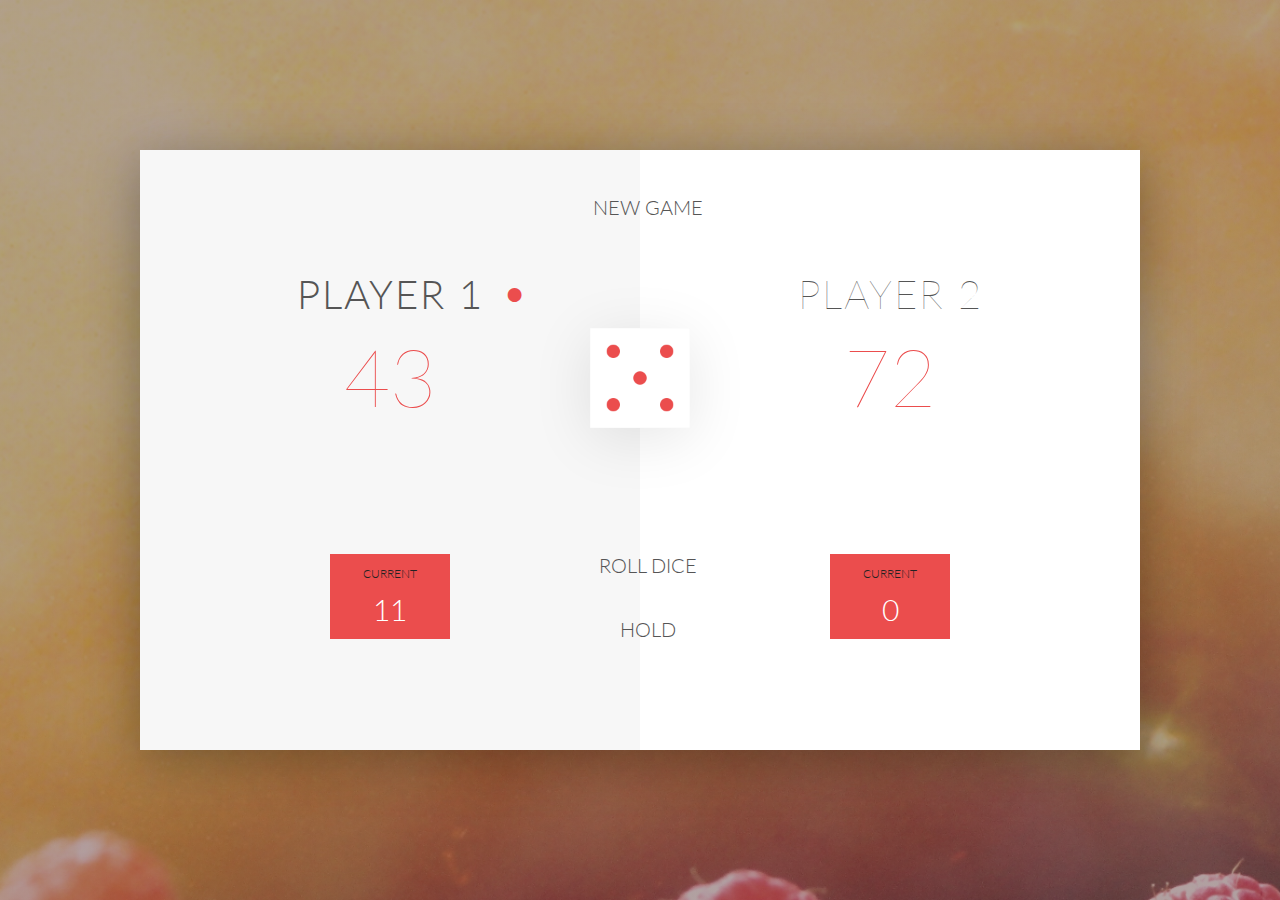
==== JavaScript Course/Pig Game/index.html @ c64a7ffb "Pig Game Starter" ====
<!DOCTYPE html>
<html lang="en">
    <head>
        <meta charset="UTF-8">
        <link href="https://fonts.googleapis.com/css?family=Lato:100,300,600" rel="stylesheet" type="text/css">
        <link href="http://code.ionicframework.com/ionicons/2.0.1/css/ionicons.min.css" rel="stylesheet" type="text/css">
        <link type="text/css" rel="stylesheet" href="style.css">
        
        <title>Pig Game</title>
    </head>

    <body>
        <div class="wrapper clearfix">
            <div class="player-0-panel active">
                <div class="player-name" id="name-0">Player 1</div>
                <div class="player-score" id="score-0">43</div>
                <div class="player-current-box">
                    <div class="player-current-label">Current</div>
                    <div class="player-current-score" id="current-0">11</div>
                </div>
            </div>
            
            <div class="player-1-panel">
                <div class="player-name" id="name-1">Player 2</div>
                <div class="player-score" id="score-1">72</div>
                <div class="player-current-box">
                    <div class="player-current-label">Current</div>
                    <div class="player-current-score" id="current-1">0</div>
                </div>
            </div>
            
            <button class="btn-new"><i class="ion-ios-plus-outline"></i>New game</button>
            <button class="btn-roll"><i class="ion-ios-loop"></i>Roll dice</button>
            <button class="btn-hold"><i class="ion-ios-download-outline"></i>Hold</button>
            
            <img src="dice-5.png" alt="Dice" class="dice">
        </div>
        
        <script src="app.js"></script>
    </body>
</html>
---- JavaScript Course/Pig Game/style.css ----
/**********************************************
*** GENERAL
**********************************************/

* {
    margin: 0;
    padding: 0;
    box-sizing: border-box;
    
}

.clearfix::after {
    content: "";
    display: table;
    clear: both;
}

body {
    background-image: linear-gradient(rgba(62, 20, 20, 0.4), rgba(62, 20, 20, 0.4)), url(back.jpg);
    background-size: cover;
    background-position: center;
    font-family: Lato;
    font-weight: 300;
    position: relative;
    height: 100vh;
    color: #555;
}

.wrapper {
    width: 1000px;
    position: absolute;
    top: 50%;
    left: 50%;
    transform: translate(-50%, -50%);
    background-color: #fff;
    box-shadow: 0px 10px 50px rgba(0, 0, 0, 0.3);
    overflow: hidden;
}

.player-0-panel,
.player-1-panel {
    width: 50%;
    float: left;
    height: 600px;
    padding: 100px;
}



/**********************************************
*** PLAYERS
**********************************************/

.player-name {
    font-size: 40px;
    text-align: center;
    text-transform: uppercase;
    letter-spacing: 2px;
    font-weight: 100;
    margin-top: 20px;
    margin-bottom: 10px;
    position: relative;
}

.player-score {
    text-align: center;
    font-size: 80px;
    font-weight: 100;
    color: #EB4D4D;
    margin-bottom: 130px;
}

.active { background-color: #f7f7f7; }
.active .player-name { font-weight: 300; }

.active .player-name::after {
    content: "\2022";
    font-size: 47px;
    position: absolute;
    color: #EB4D4D;
    top: -7px;
    right: 10px;
    
}

.player-current-box {
    background-color: #EB4D4D;
    color: #fff;
    width: 40%;
    margin: 0 auto;
    padding: 12px;
    text-align: center;
}

.player-current-label {
    text-transform: uppercase;
    margin-bottom: 10px;
    font-size: 12px;
    color: #222;
}

.player-current-score {
    font-size: 30px;
}

button {
    position: absolute;
    width: 200px;
    left: 50%;
    transform: translateX(-50%);
    color: #555;
    background: none;
    border: none;
    font-family: Lato;
    font-size: 20px;
    text-transform: uppercase;
    cursor: pointer;
    font-weight: 300;
    transition: background-color 0.3s, color 0.3s;
}

button:hover { font-weight: 600; }
button:hover i { margin-right: 20px; }

button:focus {
    outline: none;
}

i {
    color: #EB4D4D;
    display: inline-block;
    margin-right: 15px;
    font-size: 32px;
    line-height: 1;
    vertical-align: text-top;
    margin-top: -4px;
    transition: margin 0.3s;
}

.btn-new { top: 45px;}
.btn-roll { top: 403px;}
.btn-hold { top: 467px;}

.dice {
    position: absolute;
    left: 50%;
    top: 178px;
    transform: translateX(-50%);
    height: 100px;
    box-shadow: 0px 10px 60px rgba(0, 0, 0, 0.10);
}

.winner { background-color: #f7f7f7; }
.winner .player-name { font-weight: 300; color: #EB4D4D; }
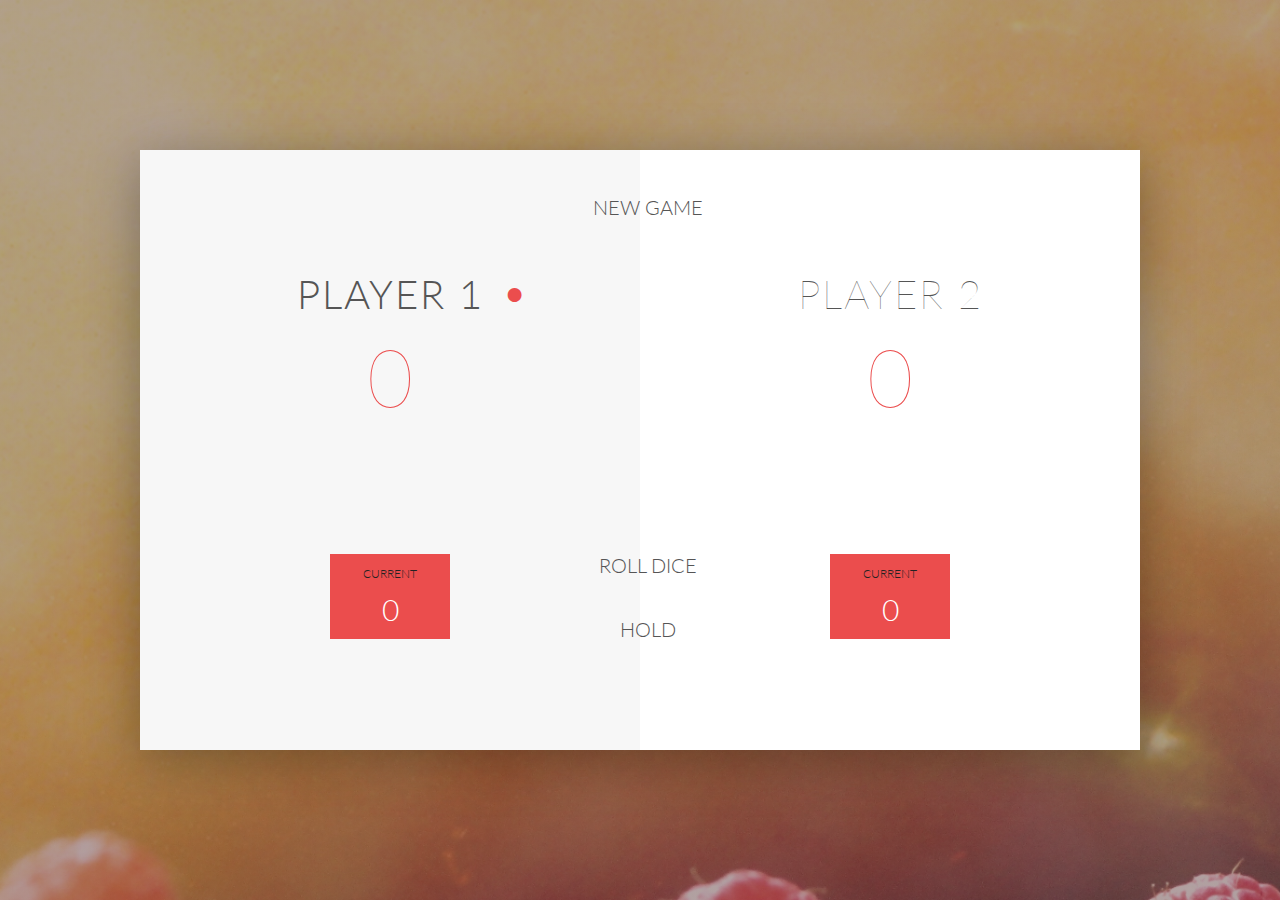
==== commit 41bb85fb: "Complete" ====
--- a/JavaScript Course/Pig Game/index.html
+++ b/JavaScript Course/Pig Game/index.html
@@ -1,41 +1,53 @@
 <!DOCTYPE html>
 <html lang="en">
-    <head>
-        <meta charset="UTF-8">
-        <link href="https://fonts.googleapis.com/css?family=Lato:100,300,600" rel="stylesheet" type="text/css">
-        <link href="http://code.ionicframework.com/ionicons/2.0.1/css/ionicons.min.css" rel="stylesheet" type="text/css">
-        <link type="text/css" rel="stylesheet" href="style.css">
-        
-        <title>Pig Game</title>
-    </head>
+  <head>
+    <meta charset="UTF-8" />
+    <link
+      href="https://fonts.googleapis.com/css?family=Lato:100,300,600"
+      rel="stylesheet"
+      type="text/css"
+    />
+    <link
+      href="http://code.ionicframework.com/ionicons/2.0.1/css/ionicons.min.css"
+      rel="stylesheet"
+      type="text/css"
+    />
+    <link type="text/css" rel="stylesheet" href="style.css" />
 
-    <body>
-        <div class="wrapper clearfix">
-            <div class="player-0-panel active">
-                <div class="player-name" id="name-0">Player 1</div>
-                <div class="player-score" id="score-0">43</div>
-                <div class="player-current-box">
-                    <div class="player-current-label">Current</div>
-                    <div class="player-current-score" id="current-0">11</div>
-                </div>
-            </div>
-            
-            <div class="player-1-panel">
-                <div class="player-name" id="name-1">Player 2</div>
-                <div class="player-score" id="score-1">72</div>
-                <div class="player-current-box">
-                    <div class="player-current-label">Current</div>
-                    <div class="player-current-score" id="current-1">0</div>
-                </div>
-            </div>
-            
-            <button class="btn-new"><i class="ion-ios-plus-outline"></i>New game</button>
-            <button class="btn-roll"><i class="ion-ios-loop"></i>Roll dice</button>
-            <button class="btn-hold"><i class="ion-ios-download-outline"></i>Hold</button>
-            
-            <img src="dice-5.png" alt="Dice" class="dice">
+    <title>Pig Game</title>
+  </head>
+
+  <body>
+    <div class="wrapper clearfix">
+      <div class="player-0-panel active">
+        <div class="player-name" id="name-0">Player 1</div>
+        <div class="player-score" id="score-0">43</div>
+        <div class="player-current-box">
+          <div class="player-current-label">Current</div>
+          <div class="player-current-score" id="current-0">11</div>
         </div>
-        
-        <script src="app.js"></script>
-    </body>
-</html>+      </div>
+
+      <div class="player-1-panel">
+        <div class="player-name" id="name-1">Player 2</div>
+        <div class="player-score" id="score-1">72</div>
+        <div class="player-current-box">
+          <div class="player-current-label">Current</div>
+          <div class="player-current-score" id="current-1">0</div>
+        </div>
+      </div>
+
+      <button class="btn-new">
+        <i class="ion-ios-plus-outline"></i>New game
+      </button>
+      <button class="btn-roll"><i class="ion-ios-loop"></i>Roll dice</button>
+      <button class="btn-hold">
+        <i class="ion-ios-download-outline"></i>Hold
+      </button>
+
+      <img src="dice-5.png" alt="Dice" class="dice" />
+    </div>
+
+    <script src="app.js"></script>
+  </body>
+</html>
--- a/JavaScript Course/Pig Game/style.css
+++ b/JavaScript Course/Pig Game/style.css
@@ -3,152 +3,171 @@
 **********************************************/
 
 * {
-    margin: 0;
-    padding: 0;
-    box-sizing: border-box;
-    
+  margin: 0;
+  padding: 0;
+  box-sizing: border-box;
 }
 
 .clearfix::after {
-    content: "";
-    display: table;
-    clear: both;
+  content: "";
+  display: table;
+  clear: both;
 }
 
 body {
-    background-image: linear-gradient(rgba(62, 20, 20, 0.4), rgba(62, 20, 20, 0.4)), url(back.jpg);
-    background-size: cover;
-    background-position: center;
-    font-family: Lato;
-    font-weight: 300;
-    position: relative;
-    height: 100vh;
-    color: #555;
+  background-image: linear-gradient(
+      rgba(62, 20, 20, 0.4),
+      rgba(62, 20, 20, 0.4)
+    ),
+    url(back.jpg);
+  background-size: cover;
+  background-position: center;
+  font-family: Lato;
+  font-weight: 300;
+  position: relative;
+  height: 100vh;
+  color: #555;
 }
 
 .wrapper {
-    width: 1000px;
-    position: absolute;
-    top: 50%;
-    left: 50%;
-    transform: translate(-50%, -50%);
-    background-color: #fff;
-    box-shadow: 0px 10px 50px rgba(0, 0, 0, 0.3);
-    overflow: hidden;
+  width: 1000px;
+  position: absolute;
+  top: 50%;
+  left: 50%;
+  transform: translate(-50%, -50%);
+  background-color: #fff;
+  box-shadow: 0px 10px 50px rgba(0, 0, 0, 0.3);
+  overflow: hidden;
 }
 
 .player-0-panel,
 .player-1-panel {
-    width: 50%;
-    float: left;
-    height: 600px;
-    padding: 100px;
+  width: 50%;
+  float: left;
+  height: 600px;
+  padding: 100px;
 }
-
-
 
 /**********************************************
 *** PLAYERS
 **********************************************/
 
 .player-name {
-    font-size: 40px;
-    text-align: center;
-    text-transform: uppercase;
-    letter-spacing: 2px;
-    font-weight: 100;
-    margin-top: 20px;
-    margin-bottom: 10px;
-    position: relative;
+  font-size: 40px;
+  text-align: center;
+  text-transform: uppercase;
+  letter-spacing: 2px;
+  font-weight: 100;
+  margin-top: 20px;
+  margin-bottom: 10px;
+  position: relative;
 }
 
 .player-score {
-    text-align: center;
-    font-size: 80px;
-    font-weight: 100;
-    color: #EB4D4D;
-    margin-bottom: 130px;
+  text-align: center;
+  font-size: 80px;
+  font-weight: 100;
+  color: #eb4d4d;
+  margin-bottom: 130px;
 }
 
-.active { background-color: #f7f7f7; }
-.active .player-name { font-weight: 300; }
+.active {
+  background-color: #f7f7f7;
+}
+.active .player-name {
+  font-weight: 300;
+}
 
 .active .player-name::after {
-    content: "\2022";
-    font-size: 47px;
-    position: absolute;
-    color: #EB4D4D;
-    top: -7px;
-    right: 10px;
-    
+  content: "\2022";
+  font-size: 47px;
+  position: absolute;
+  color: #eb4d4d;
+  top: -7px;
+  right: 10px;
 }
 
 .player-current-box {
-    background-color: #EB4D4D;
-    color: #fff;
-    width: 40%;
-    margin: 0 auto;
-    padding: 12px;
-    text-align: center;
+  background-color: #eb4d4d;
+  color: #fff;
+  width: 40%;
+  margin: 0 auto;
+  padding: 12px;
+  text-align: center;
 }
 
 .player-current-label {
-    text-transform: uppercase;
-    margin-bottom: 10px;
-    font-size: 12px;
-    color: #222;
+  text-transform: uppercase;
+  margin-bottom: 10px;
+  font-size: 12px;
+  color: #222;
 }
 
 .player-current-score {
-    font-size: 30px;
+  font-size: 30px;
 }
 
 button {
-    position: absolute;
-    width: 200px;
-    left: 50%;
-    transform: translateX(-50%);
-    color: #555;
-    background: none;
-    border: none;
-    font-family: Lato;
-    font-size: 20px;
-    text-transform: uppercase;
-    cursor: pointer;
-    font-weight: 300;
-    transition: background-color 0.3s, color 0.3s;
+  position: absolute;
+  width: 200px;
+  left: 50%;
+  transform: translateX(-50%);
+  color: #555;
+  background: none;
+  border: none;
+  font-family: Lato;
+  font-size: 20px;
+  text-transform: uppercase;
+  cursor: pointer;
+  font-weight: 300;
+  transition: background-color 0.3s, color 0.3s;
 }
 
-button:hover { font-weight: 600; }
-button:hover i { margin-right: 20px; }
+button:hover {
+  font-weight: 600;
+}
+button:hover i {
+  margin-right: 20px;
+}
 
 button:focus {
-    outline: none;
+  outline: none;
 }
 
 i {
-    color: #EB4D4D;
-    display: inline-block;
-    margin-right: 15px;
-    font-size: 32px;
-    line-height: 1;
-    vertical-align: text-top;
-    margin-top: -4px;
-    transition: margin 0.3s;
+  color: #eb4d4d;
+  display: inline-block;
+  margin-right: 15px;
+  font-size: 32px;
+  line-height: 1;
+  vertical-align: text-top;
+  margin-top: -4px;
+  transition: margin 0.3s;
 }
 
-.btn-new { top: 45px;}
-.btn-roll { top: 403px;}
-.btn-hold { top: 467px;}
+.btn-new {
+  top: 45px;
+}
+.btn-roll {
+  top: 403px;
+}
+.btn-hold {
+  top: 467px;
+}
 
 .dice {
-    position: absolute;
-    left: 50%;
-    top: 178px;
-    transform: translateX(-50%);
-    height: 100px;
-    box-shadow: 0px 10px 60px rgba(0, 0, 0, 0.10);
+  position: absolute;
+  left: 50%;
+  top: 178px;
+  transform: translateX(-50%);
+  height: 100px;
+  box-shadow: 0px 10px 60px rgba(0, 0, 0, 0.1);
 }
 
-.winner { background-color: #f7f7f7; }
-.winner .player-name { font-weight: 300; color: #EB4D4D; }+.winner {
+  background-color: #f7f7f7;
+}
+.winner .player-name {
+  font-weight: 300;
+  color: #eb4d4d;
+}
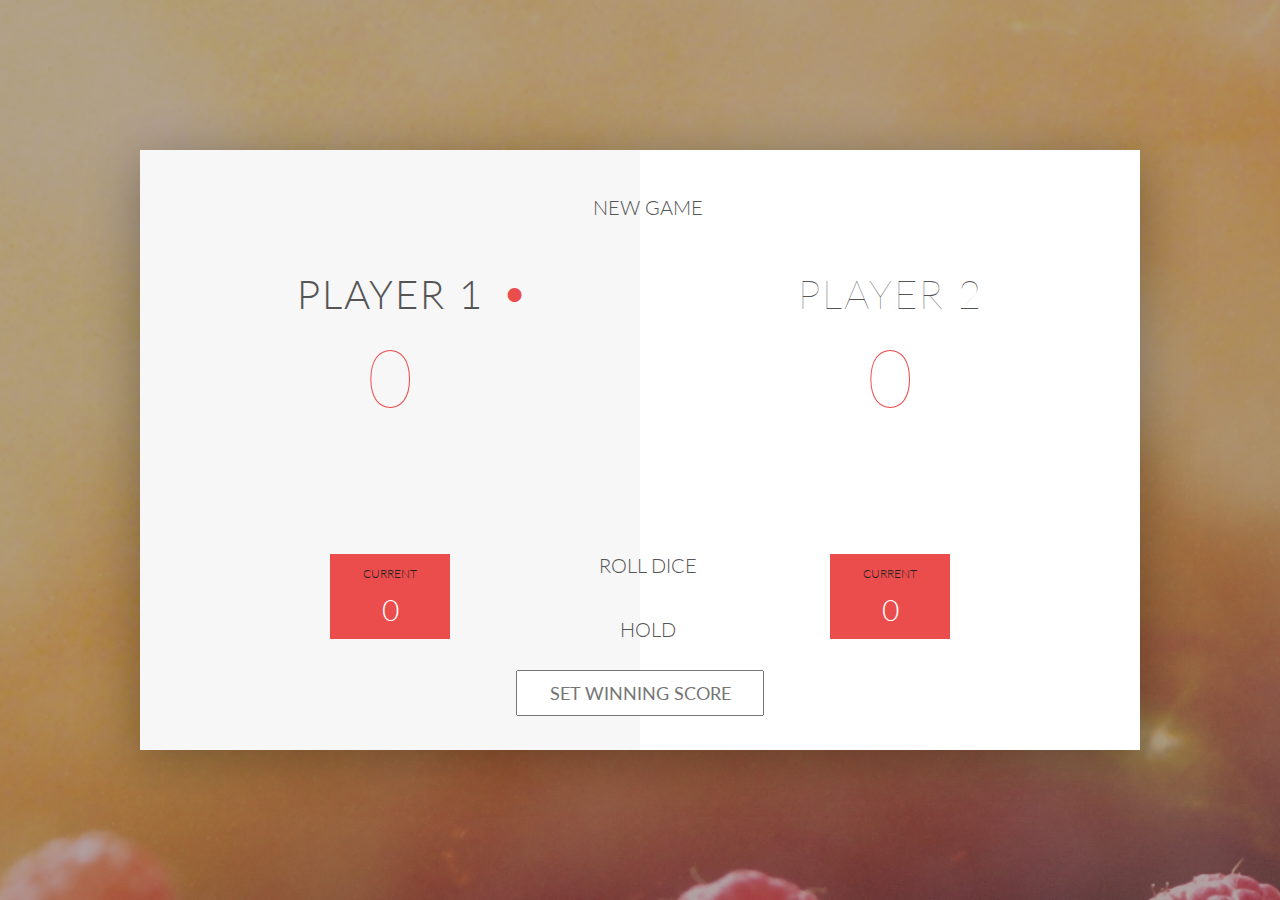
==== commit 5f2e380c: "3 Challenges" ====
--- a/JavaScript Course/Pig Game/index.html
+++ b/JavaScript Course/Pig Game/index.html
@@ -45,9 +45,16 @@
         <i class="ion-ios-download-outline"></i>Hold
       </button>
 
-      <img src="dice-5.png" alt="Dice" class="dice" />
+      <input
+        type="text"
+        placeholder="Set Winning Score"
+        class="winning-score"
+      />
+      <img src="dice-5.png" alt="Dice" class="dice-1" />
+      <img src="dice-5.png" alt="Dice" class="dice-2" />
     </div>
 
-    <script src="app.js"></script>
+    <!-- <script src="app.js"></script> -->
+    <script src="challenge.js"></script>
   </body>
 </html>
--- a/JavaScript Course/Pig Game/style.css
+++ b/JavaScript Course/Pig Game/style.css
@@ -163,7 +163,22 @@
   height: 100px;
   box-shadow: 0px 10px 60px rgba(0, 0, 0, 0.1);
 }
-
+.dice-1 {
+  position: absolute;
+  left: 50%;
+  top: 120px;
+  transform: translateX(-50%);
+  height: 100px;
+  box-shadow: 0px 10px 60px rgba(0, 0, 0, 0.1);
+}
+.dice-2 {
+  position: absolute;
+  left: 50%;
+  top: 250px;
+  transform: translateX(-50%);
+  height: 100px;
+  box-shadow: 0px 10px 60px rgba(0, 0, 0, 0.1);
+}
 .winner {
   background-color: #f7f7f7;
 }
@@ -171,3 +186,18 @@
   font-weight: 300;
   color: #eb4d4d;
 }
+.winning-score {
+  position: absolute;
+  left: 50%;
+  transform: translate(-50%);
+  top: 520px;
+  color: #555;
+  font-size: 18px;
+  font-family: "Lato";
+  text-align: center;
+  padding: 10px;
+  text-transform: uppercase;
+}
+.winning-score:focus {
+  outline: none;
+}
